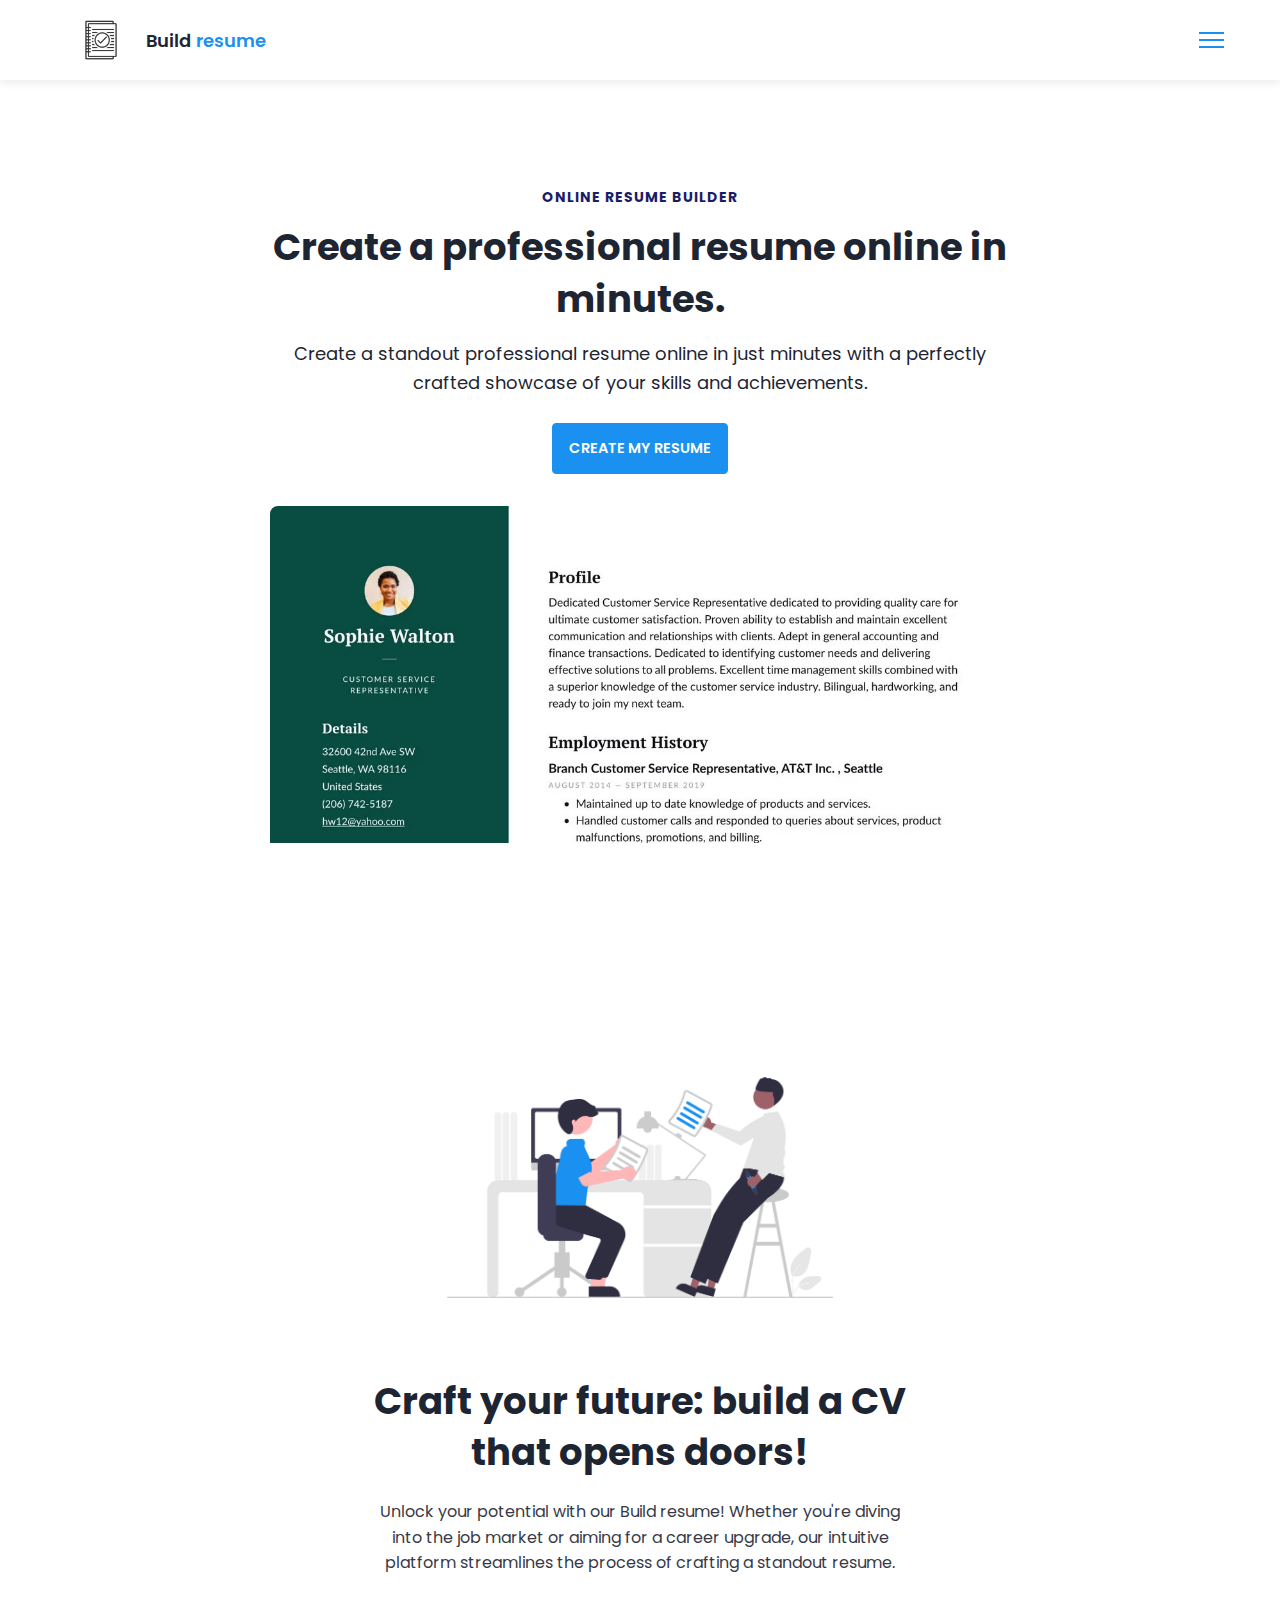
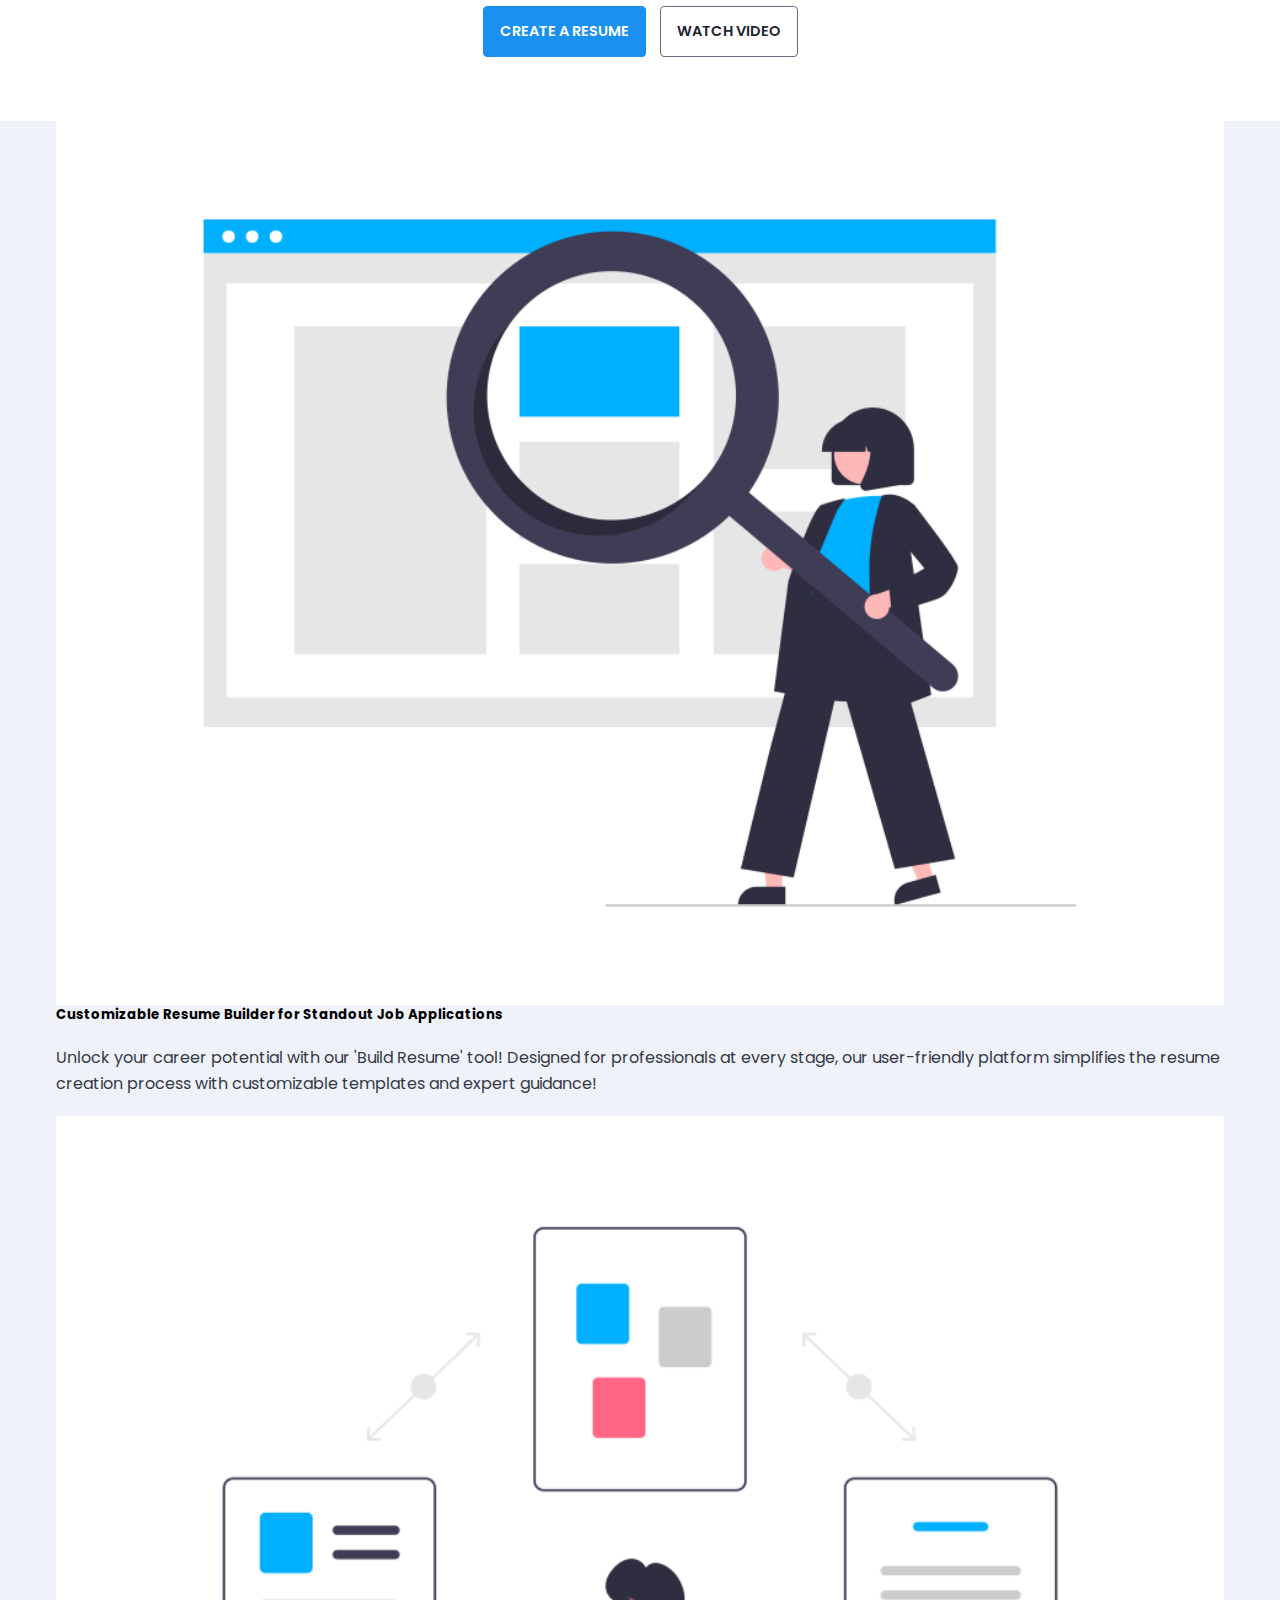
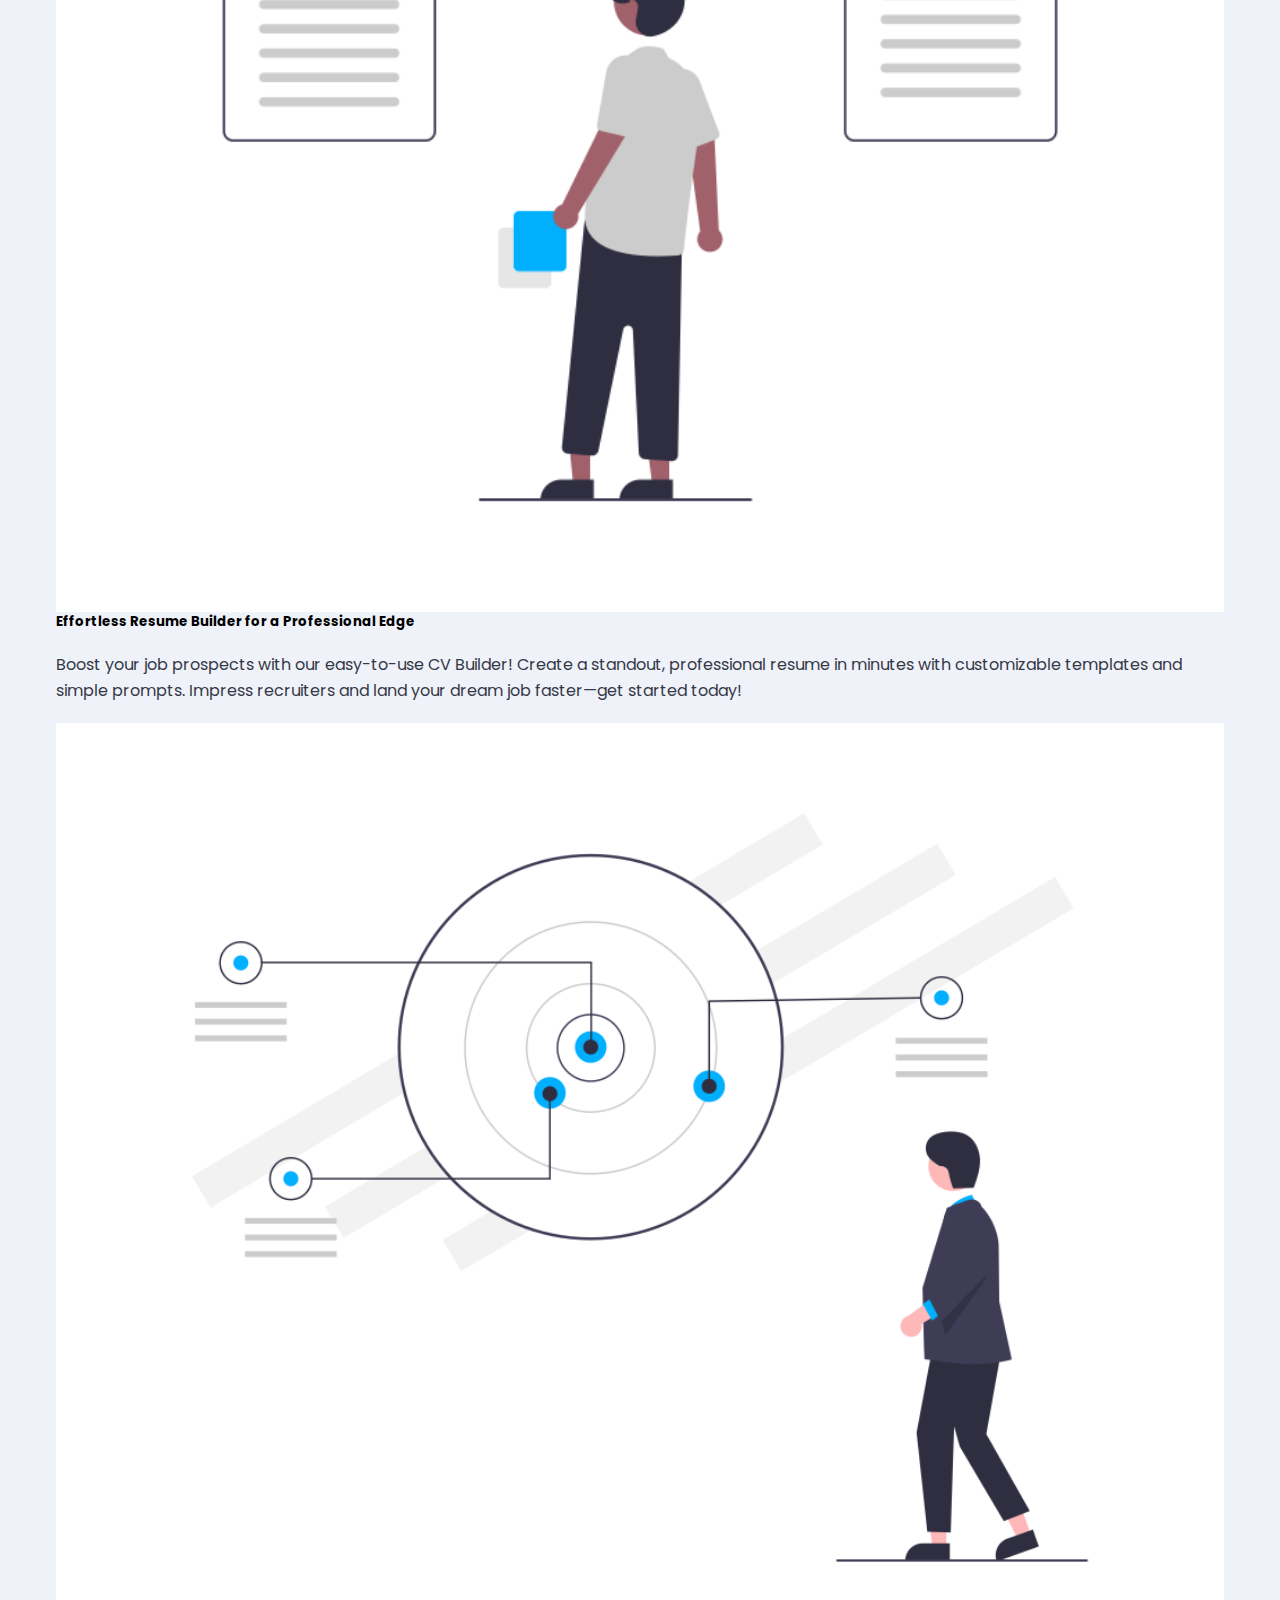
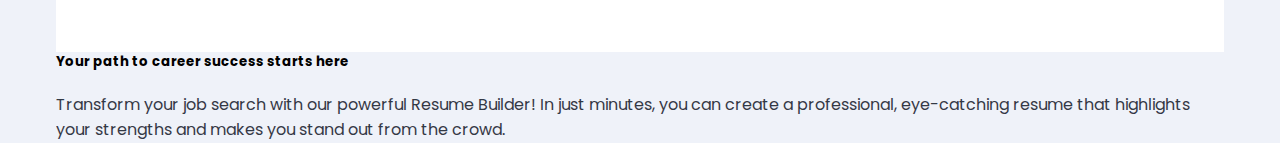
==== index.html @ 73c1d435 "front end" ====
<!DOCTYPE html>
<html lang="en">
<head>
    <meta charset="UTF-8">
    <meta name="viewport" content="width=device-width, initial-scale=1.0">
    <title>Home page</title>

    <!-- font -->
    <link rel="preconnect" href="https://fonts.googleapis.com">
    <link rel="preconnect" href="https://fonts.gstatic.com" crossorigin>
    <link href="https://fonts.googleapis.com/css2?family=Poppins:ital,wght@0,100;0,200;0,300;0,400;0,500;0,600;0,700;0,800;0,900;1,100;1,200;1,300;1,400;1,500;1,600;1,700;1,800;1,900&display=swap" rel="stylesheet">

    <!-- css -->
    <link rel="stylesheet" href="main.css">
</head>
<body>
    <nav class="navbar bg-white">
        <div class="container">
            <div class="navbar-content">
                <div class="brand-and-toggler">
                    <a href="index.html" class="navbar-brand">
                        <img src="images/logocv.png" alt="" class="navbar-brand-icon">
                        <span class="navbar-brand-text">Build <span>resume</span></span>
                    </a>
                    <button type="button" class="navbar-toggler-btn">
                        <div class="bars">
                            <div class="bar"></div>
                            <div class="bar"></div>
                            <div class="bar"></div>
                        </div>
                    </button>
                </div>
            </div>
        </div>
    </nav>

    <header class="header br-bright" id="header">
        <div class="container">
            <div class="header-content text-center">
                <br><br>
                <h6 class="text-uppercase text-blue-dark fs-14 fw-16 ls-1">Online resume builder</h6>
                <h1 class="lg-title">Create a professional resume online in minutes.</h1>
                <p class="text-dark fs-18">Create a standout professional resume online in just minutes with a perfectly crafted showcase of your skills and achievements.</p>
                <a href="resume.html" class="btn btn-primary text-uppercase">Create my resume</a>
                <img src="images/dublin-resume-templates.avif" alt="">
            </div>
        </div>
    </header>
    <br><br><br>

    <div class="section-one">
        <div class="container">
            <div class="section-one-content">
                <div class="section-one-l">
                    <img src="images/undraw_Working_re_ddwy.png">
                </div>
                <div class="section-one-r text-center">
                    <h2 class="lg-title">Craft your future: build a CV that opens doors!</h2>
                    <p class="text">Unlock your potential with our Build resume! Whether you're diving into the job market or aiming for a career upgrade, our intuitive platform streamlines the process of crafting a standout resume.</p>
                    <div class="btn-group">
                        <a href="resume.html" class="btn btn-primary text-uppercase">Create a resume</a>
                        <a href="#" class="btn btn-secondary text-uppercase">Watch video</a>
                    </div>
                </div>
            </div>
        </div>
    </div>

    <div class="section-two bg-bright">
        <div class="container">
            <div class="section-two-content">
                <div class="section-items">
                    <div class="section-item">
                        <div class="section-item-icon">
                            <img src="images/undraw_Web_search_re_efla.png" alt="">
                        </div>
                        <h5 class="section-item-title">Customizable Resume Builder for Standout Job Applications</h5>
                        <p class="text">Unlock your career potential with our 'Build Resume' tool! Designed for professionals at every stage, our user-friendly platform simplifies the resume creation process with customizable templates and expert guidance!</p>
                    </div>
                </div>
                <div class="section-item">
                    <div class="section-item-icon">
                        <img src="images/undraw_Process_re_gws7.png" alt="">
                    </div>
                    <h5 class="section-item-title">Effortless Resume Builder for a Professional Edge</h5>
                    <p class="text">Boost your job prospects with our easy-to-use CV Builder! Create a standout, professional resume in minutes with customizable templates and simple prompts. Impress recruiters and land your dream job faster—get started today!</p>
                </div>
                <div class="section-item">
                    <div class="section-item-icon">
                        <img src="images/undraw_Goals_re_lu76.png" alt="">
                    </div>
                    <h5 class="section-item-title">Your path to career success starts here</h5>
                    <p class="text">Transform your job search with our powerful Resume Builder! In just minutes, you can create a professional, eye-catching resume that highlights your strengths and makes you stand out from the crowd.</p>
                </div>
            </div>
            </div>
        </div>
    </div>
</body>
</html>
---- main.css ----
@import url('https://fonts.googleapis.com/css2?family=Poppins:ital,wght@0,100;0,200;0,300;0,400;0,500;0,600;0,700;0,800;0,900;1,100;1,200;1,300;1,400;1,500;1,600;1,700;1,800;1,900&display=swap');

*{
    font-family: 'Poppins', sans-serif;
    margin: 0;
    padding: 0;
    box-sizing: border-box;
}

:root{
    --clr-blue : #1A91F0;
    --clr-blue-mid : #1170CD;
    --clr-blue-dark : #1A1C6A;
    --clr-white : #FFF;
    --clr-bright : #EFF2F9;
    --clr-dark : #1E2532;
    --clr-black : #000;
    --clr-grey : #656E83;
    --clr-green : #084C41;
    --transition : all 300ms ease-in-out;
}

html{
    font-size: 10px;
}

body{
    font-size: 1.6rem;
    font-family: 'Poppins', sans-serif;
}

button{
    border: none;
    background-color: transparent;
    outline: none;
    cursor: pointer;
    font-family: inherit;
}

img{
    width: 100%;
    display: block;
}

a{
    text-decoration: none;
}

/* fonts */
.font-poppins{
    font-family: 'Poppins', sans-serif;
}

/* text colours*/
.text-blue{
    color: var(--clr-blue);
}

.text-blue-mid{
    color: var(--clr-blue-mid);
}

.text-blue-dark{
    color: var(--clr-blue-dark);
}

.text-bright{
    color: var(--clr-bright);
}

.text-dark{
    color: var(--clr-dark);
}

.text-grey{
    color: var(--clr-grey);
}

.text-white{
    color: var(--clr-white);
}

/* background */
.bg-blue{
    background-color: var(--clr-blue);
}

.bg-blue-mid{
    background-color: var(--clr-blue-mid);
}

.bg-blue-dark{
    background-color: var(--clr-blue-dark);
}

.bg-bright{
    background-color: var(--clr-bright);
}

.bg-dark{
    background-color: var(--clr-dark);
}

.bg-grey{
    background-color: var(--clr-grey);
}

.bg-white{
    background-color: var(--clr-white);
}

.bg-black{
    background-color: var(--clr-black);
}

/* text */
.text-center{
    text-align: center;
}

.text-left{
    text-align: left;
}

.text-right{
    text-align: right;
}

.text-uppercase{
    text-transform: uppercase;
}

.text-lowercase{
    text-transform: lowercase;
}

.text-capitalize{
    text-transform: capitalize;
}

.text{
    color: var(--clr-dark);
    opacity: 0.9;
    margin: 2rem 0;
    line-height: 1.6;
}

/* font weight */
.fw-2 {font-weight: 200;}
.fw-3 {font-weight: 300;}
.fw-4 {font-weight: 400;}
.fw-5 {font-weight: 500;}
.fw-6 {font-weight: 600;}
.fw-7 {font-weight: 700;}
.fw-8 {font-weight: 800;}

/* text size */
.fs-13 {font-size: 13px;}
.fs-14 {font-size: 14px;}
.fs-15 {font-size: 15px;}
.fs-16 {font-size: 16px;}
.fs-17 {font-size: 17px;}
.fs-18 {font-size: 18px;}
.fs-19 {font-size: 19px;}

.fs-20 {font-size: 20px;}
.fs-21 {font-size: 21px;}
.fs-22 {font-size: 22px;}
.fs-23 {font-size: 23px;}
.fs-24 {font-size: 24px;}
.fs-25 {font-size: 25px;}

/* letter spacing */
.ls-1{letter-spacing: 1px;}
.ls-2{letter-spacing: 2px;}

.container{
    max-width: 1200px;
    margin: 0 auto;
    padding: 0 1.6rem;
}

/* bars button */
.bars{
    display: flex;
    flex-direction: column;
    justify-content: space-between;
    height: 16.5px;
    width: 25px;
}

.bars .bar{
    width: 100%;
    height: 2px;
    background-color: var(--clr-blue);
    transition: var(--transition);
}

.bars:hover .bar{
    background-color: var(--clr-black);
}

/* buttons */
.btn{
    font-size: 14.5px;
    font-weight: 600;
    padding: 1.4rem 1.6rem;
    border-radius: 4px;
    display: inline-block;
}

.btn-primary{
    background-color: var(--clr-blue);
    color: var(--clr-white);
    border: 1px solid var(--clr-blue);
    transition: var(--transition);
}

.btn-primary:hover{
    background-color: transparent;
    color: var(--clr-dark);
    border-color: var(--clr-grey);
}

.btn-secondary{
    background-color: transparent;
    color: var(--clr-dark);
    border: 1px solid var(--clr-grey);
    transition: var(--transition);
}

.btn-secondary:hover{
    background-color: var(--clr-blue);
    color: var(--clr-white);
    border-color: var(--clr-blue);
}

.btn-group button:first-child, .btn-group a:first-child{
    margin-right: 1rem !important;
}

/* navbar */
.navbar{
    height: 80px;
    display: flex;
    align-items: center;
    box-shadow: rgba(0, 0, 0, 0.08) 0px 3px 8px;
}

.navbar .container{
    width: 100%;
}

.navbar-brand{
    display: flex;
    align-items: center;
    justify-content: flex-start;
    font-size: 1.8rem;
}

.navbar-brand-text{
    color: var(--clr-dark);
    font-weight: 600;
}

.navbar-brand-text span{
    color: var(--clr-blue);
}

.navbar-brand-icon{
    width: 90px;
    opacity: 0.8;
}

.brand-and-toggler{
    display: flex;
    align-items: center;
    justify-content: space-between;
}

.header{
    min-height: calc(100vh - 80px);
    display: flex;
    flex-direction: column;
    align-items: center;
    justify-content: center;
}

.header-content{
    max-width: 740px;
    margin-right: auto;
    margin-left: auto;
}

.header-content img{
    max-width: 760px;
    border-top-right-radius: 8px;
    border-top-left-radius: 8px;
    margin-top: 3.2rem;
}

.lg-title{
    margin: 1.4rem 0;
    font-size: 37px;
    line-height: 1.4;
    color: var(--clr-dark);
}

.header-content p{
    margin-bottom: 2.6rem;
    line-height: 1.6;
}

/* section one */
.section-one{
    padding: 64px 0;
    min-height: 80vh;
    display: flex;
    align-items: center;
}

.section-one-l img{
    max-width: 500px;
    margin-right: auto;
    margin-left: auto;
}

.section-one-r{
    margin-top: 4rem;
}

.section-one .btn-group{
    margin-top: 2rem;
}

.section-one-r{
    max-width: 545px;
    margin-right: auto;
    margin-left: auto;
}

.section-one-r .btn-group{
    margin-top: 3rem;
}
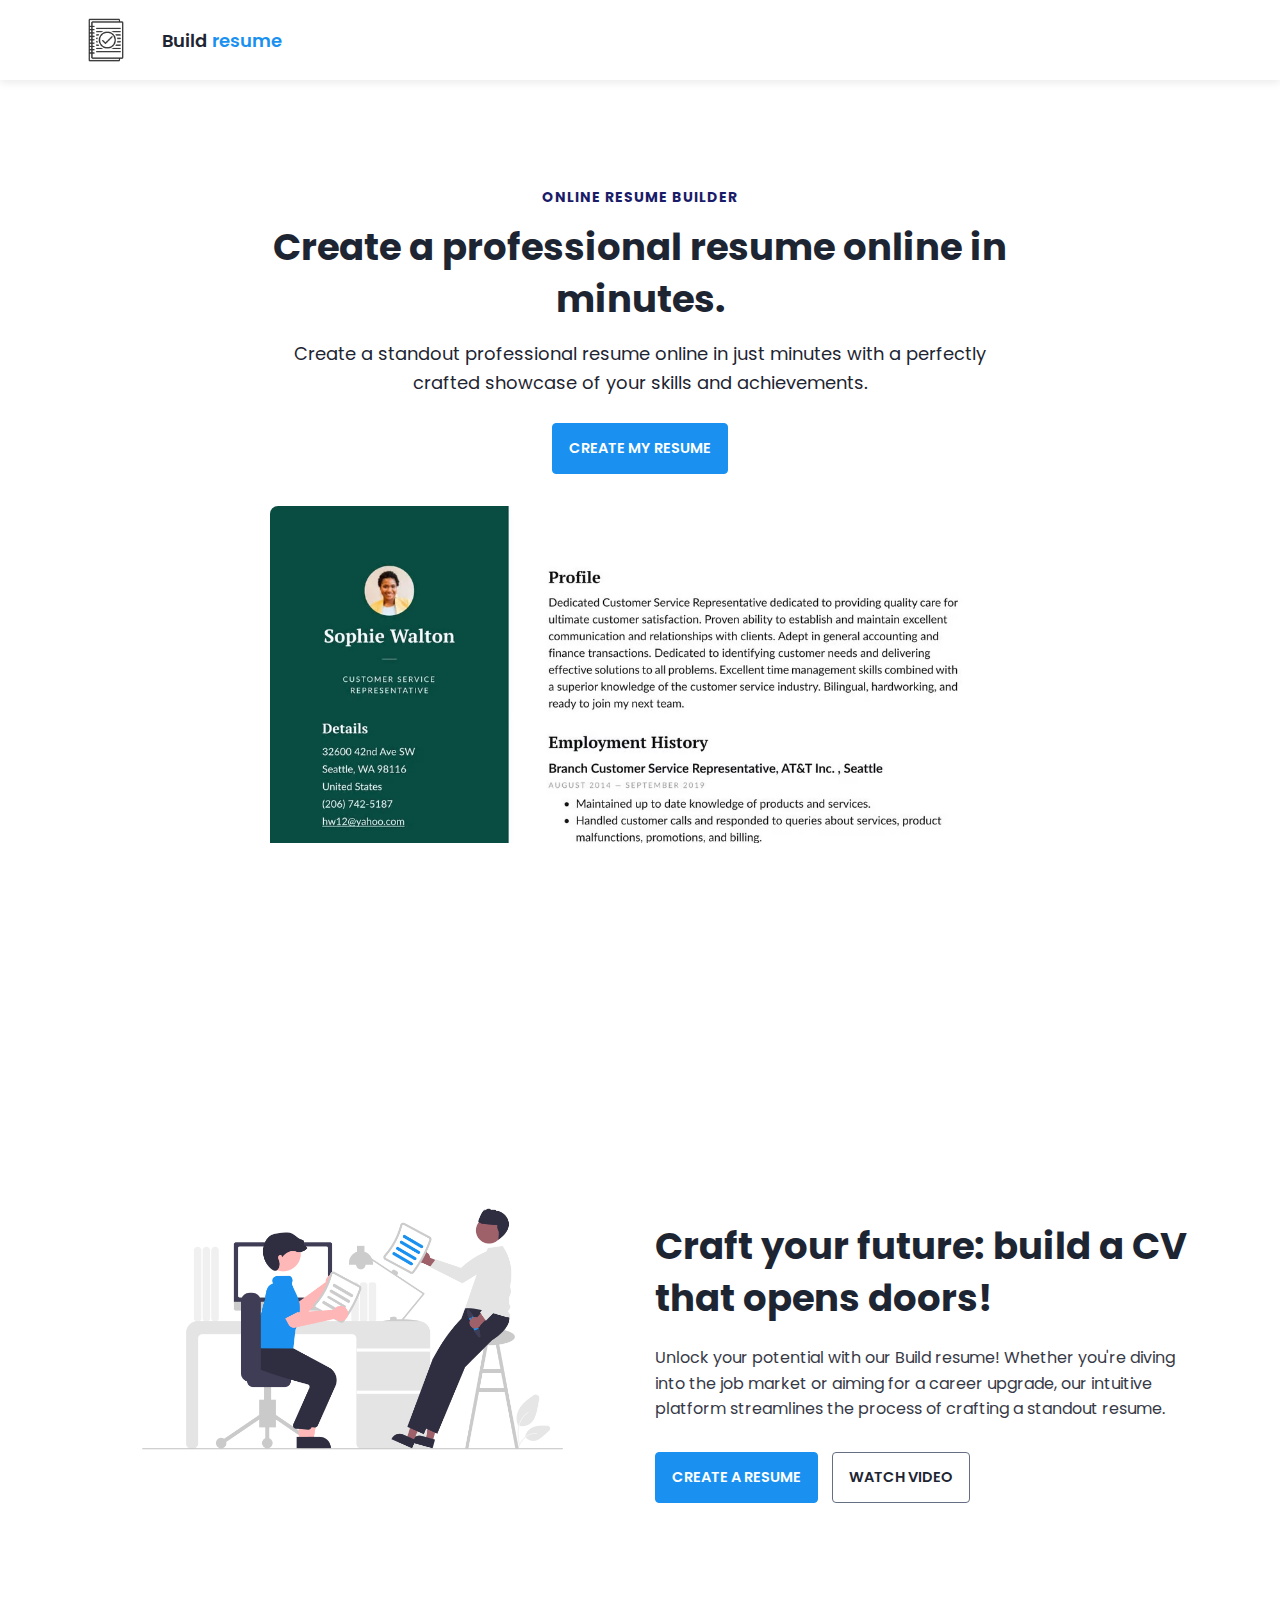
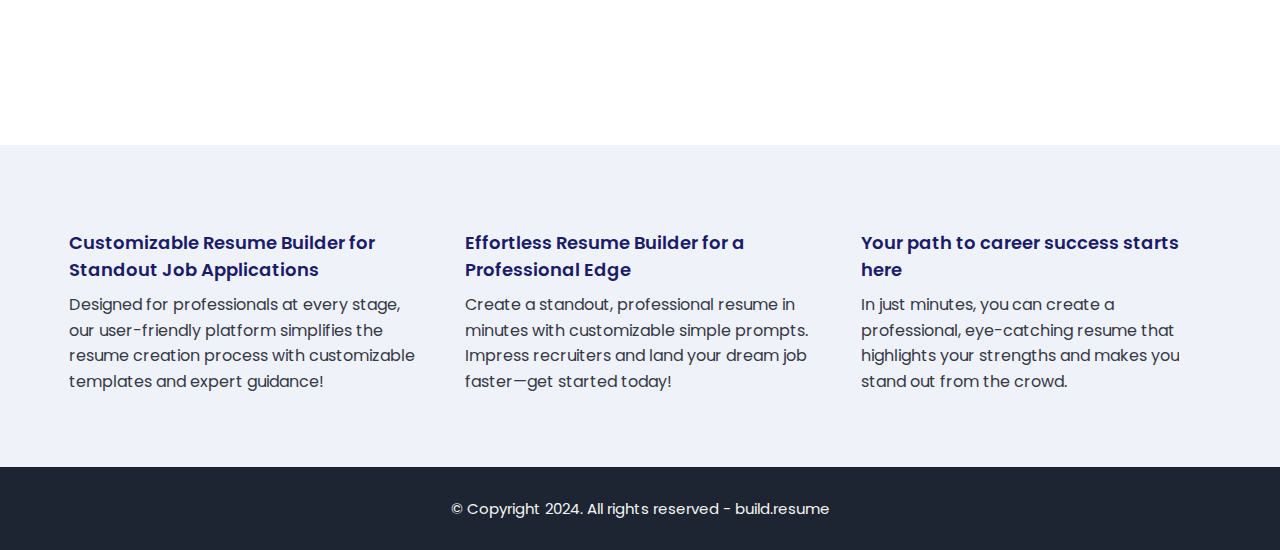
==== commit 2e83c715: "Lorem ipsum dolor sit amet" ====
--- a/index.html
+++ b/index.html
@@ -22,13 +22,6 @@
                         <img src="images/logocv.png" alt="" class="navbar-brand-icon">
                         <span class="navbar-brand-text">Build <span>resume</span></span>
                     </a>
-                    <button type="button" class="navbar-toggler-btn">
-                        <div class="bars">
-                            <div class="bar"></div>
-                            <div class="bar"></div>
-                            <div class="bar"></div>
-                        </div>
-                    </button>
                 </div>
             </div>
         </div>
@@ -65,36 +58,46 @@
             </div>
         </div>
     </div>
+    <br><br>
 
     <div class="section-two bg-bright">
         <div class="container">
             <div class="section-two-content">
                 <div class="section-items">
+
                     <div class="section-item">
                         <div class="section-item-icon">
-                            <img src="images/undraw_Web_search_re_efla.png" alt="">
+                            <img src="images/undraw_Web_search_re_efla-removebg-preview.png" alt="">
                         </div>
                         <h5 class="section-item-title">Customizable Resume Builder for Standout Job Applications</h5>
-                        <p class="text">Unlock your career potential with our 'Build Resume' tool! Designed for professionals at every stage, our user-friendly platform simplifies the resume creation process with customizable templates and expert guidance!</p>
+                        <p class="text">Designed for professionals at every stage, our user-friendly platform simplifies the resume creation process with customizable templates and expert guidance!</p>
                     </div>
-                </div>
-                <div class="section-item">
-                    <div class="section-item-icon">
-                        <img src="images/undraw_Process_re_gws7.png" alt="">
+                    <div class="section-item">
+                        <div class="section-item-icon">
+                            <img src="images/undraw_read_notes_gqmq-removebg-preview.png" alt="">
+                        </div>
+                        <h5 class="section-item-title">Effortless Resume Builder for a Professional Edge</h5>
+                        <p class="text">Create a standout, professional resume in minutes with customizable simple prompts. Impress recruiters and land your dream job faster—get started today!</p>
                     </div>
-                    <h5 class="section-item-title">Effortless Resume Builder for a Professional Edge</h5>
-                    <p class="text">Boost your job prospects with our easy-to-use CV Builder! Create a standout, professional resume in minutes with customizable templates and simple prompts. Impress recruiters and land your dream job faster—get started today!</p>
-                </div>
-                <div class="section-item">
-                    <div class="section-item-icon">
-                        <img src="images/undraw_Goals_re_lu76.png" alt="">
+                    <div class="section-item">
+                        <div class="section-item-icon">
+                            <img src="images/undraw_Goals_re_lu76-removebg-preview.png" alt="">
+                        </div>
+                        <h5 class="section-item-title">Your path to career success starts here</h5>
+                        <p class="text">In just minutes, you can create a professional, eye-catching resume that highlights your strengths and makes you stand out from the crowd.</p>
                     </div>
-                    <h5 class="section-item-title">Your path to career success starts here</h5>
-                    <p class="text">Transform your job search with our powerful Resume Builder! In just minutes, you can create a professional, eye-catching resume that highlights your strengths and makes you stand out from the crowd.</p>
                 </div>
             </div>
             </div>
         </div>
     </div>
+
+    <footer class="footer bg-dark">
+        <div class="container">
+            <div class="footer-container text-center">
+                <p class="fs-15" style="color: whitesmoke;">&copy; Copyright 2024. All rights reserved - <span>build.resume</span></p>
+            </div>
+        </div>
+    </footer>
 </body>
 </html>--- a/main.css
+++ b/main.css
@@ -1,23 +1,24 @@
-@import url('https://fonts.googleapis.com/css2?family=Poppins:ital,wght@0,100;0,200;0,300;0,400;0,500;0,600;0,700;0,800;0,900;1,100;1,200;1,300;1,400;1,500;1,600;1,700;1,800;1,900&display=swap');
+@import url('https://fonts.googleapis.com/css2?family=Manrope:wght@200;300;400;500;600;700;800&family=Poppins:ital,wght@0,100;0,200;0,300;0,400;0,500;0,600;0,700;0,800;0,900;1,100;1,200;1,300;1,400;1,500;1,600;1,700;1,800;1,900&display=swap');
+
+:root{
+    --clr-blue: #1A91F0;
+    --clr-blue-mid: #1170CD;
+    --clr-blue-dark: #1A1C6A;
+    --clr-white: #fff;
+    --clr-bright: #EFF2F9;
+    --clr-dark: #1e2532;
+    --clr-black: #000;
+    --clr-grey: #656e83;
+    --clr-green: #084C41;
+    --font-poppins: 'Poppins', sans-serif;
+    --font-manrope: 'Manrope', sans-serif;;
+    --transition: all 300ms ease-in-out;
+}
 
 *{
-    font-family: 'Poppins', sans-serif;
+    padding: 0;
     margin: 0;
-    padding: 0;
     box-sizing: border-box;
-}
-
-:root{
-    --clr-blue : #1A91F0;
-    --clr-blue-mid : #1170CD;
-    --clr-blue-dark : #1A1C6A;
-    --clr-white : #FFF;
-    --clr-bright : #EFF2F9;
-    --clr-dark : #1E2532;
-    --clr-black : #000;
-    --clr-grey : #656E83;
-    --clr-green : #084C41;
-    --transition : all 300ms ease-in-out;
 }
 
 html{
@@ -26,13 +27,13 @@
 
 body{
     font-size: 1.6rem;
-    font-family: 'Poppins', sans-serif;
+    font-family: var(--font-poppins);
 }
 
 button{
     border: none;
     background-color: transparent;
-    outline: none;
+    outline: 0;
     cursor: pointer;
     font-family: inherit;
 }
@@ -47,97 +48,36 @@
 }
 
 /* fonts */
-.font-poppins{
-    font-family: 'Poppins', sans-serif;
-}
-
-/* text colours*/
-.text-blue{
-    color: var(--clr-blue);
-}
-
-.text-blue-mid{
-    color: var(--clr-blue-mid);
-}
-
-.text-blue-dark{
-    color: var(--clr-blue-dark);
-}
-
-.text-bright{
-    color: var(--clr-bright);
-}
-
-.text-dark{
-    color: var(--clr-dark);
-}
-
-.text-grey{
-    color: var(--clr-grey);
-}
-
-.text-white{
-    color: var(--clr-white);
-}
-
-/* background */
-.bg-blue{
-    background-color: var(--clr-blue);
-}
-
-.bg-blue-mid{
-    background-color: var(--clr-blue-mid);
-}
-
-.bg-blue-dark{
-    background-color: var(--clr-blue-dark);
-}
-
-.bg-bright{
-    background-color: var(--clr-bright);
-}
-
-.bg-dark{
-    background-color: var(--clr-dark);
-}
-
-.bg-grey{
-    background-color: var(--clr-grey);
-}
-
-.bg-white{
-    background-color: var(--clr-white);
-}
-
-.bg-black{
-    background-color: var(--clr-black);
-}
-
-/* text */
-.text-center{
-    text-align: center;
-}
-
-.text-left{
-    text-align: left;
-}
-
-.text-right{
-    text-align: right;
-}
-
-.text-uppercase{
-    text-transform: uppercase;
-}
-
-.text-lowercase{
-    text-transform: lowercase;
-}
-
-.text-capitalize{
-    text-transform: capitalize;
-}
-
+.font-poppins{font-family: var(--font-poppins);}
+.font-manrope{font-family: var(--font-manrope);}
+
+/* text colors */
+.text-blue{color: var(--clr-blue);}
+.text-blue-mid{color: var(--clr-blue-mid);}
+.text-blue-dark{color: var(--clr-blue-dark);}
+.text-bright{color: var(--clr-bright);}
+.text-dark{color: var(--clr-dark);}
+.text-grey{color: var(--clr-grey);}
+.text-white{color: var(--clr-white);}
+
+/* backgrounds */
+.bg-blue{background-color: var(--clr-blue);}
+.bg-blue-mid{background-color: var(--clr-blue-mid);}
+.bg-blue-dark{background-color: var(--clr-blue-dark);}
+.bg-bright{background-color: var(--clr-bright);}
+.bg-dark{background-color: var(--clr-dark);}
+.bg-grey{background-color: var(--clr-grey);}
+.bg-white{background-color: var(--clr-white);}
+.bg-black{background-color: var(--clr-black);}
+.bg-green{background-color: var(--clr-green);}
+.bg-pesat{background-color: #002e63;}
+
+.text-center{ text-align: center;}
+.text-left{text-align: left;}
+.text-right{text-align: right;}
+.text-uppercase{text-transform: uppercase;}
+.text-lowercase{text-transform: lowercase;}
+.text-capitalize{text-transform: capitalize;}
 .text{
     color: var(--clr-dark);
     opacity: 0.9;
@@ -145,32 +85,28 @@
     line-height: 1.6;
 }
 
-/* font weight */
-.fw-2 {font-weight: 200;}
-.fw-3 {font-weight: 300;}
-.fw-4 {font-weight: 400;}
-.fw-5 {font-weight: 500;}
-.fw-6 {font-weight: 600;}
-.fw-7 {font-weight: 700;}
-.fw-8 {font-weight: 800;}
-
-/* text size */
-.fs-13 {font-size: 13px;}
-.fs-14 {font-size: 14px;}
-.fs-15 {font-size: 15px;}
-.fs-16 {font-size: 16px;}
-.fs-17 {font-size: 17px;}
-.fs-18 {font-size: 18px;}
-.fs-19 {font-size: 19px;}
-
-.fs-20 {font-size: 20px;}
-.fs-21 {font-size: 21px;}
-.fs-22 {font-size: 22px;}
-.fs-23 {font-size: 23px;}
-.fs-24 {font-size: 24px;}
-.fs-25 {font-size: 25px;}
-
-/* letter spacing */
+.fw-2{font-weight: 200;}
+.fw-3{font-weight: 300;}
+.fw-4{font-weight: 400;}
+.fw-5{font-weight: 500;}
+.fw-6{font-weight: 600;}
+.fw-7{font-weight: 700;}
+.fw-8{font-weight: 800;}
+
+.fs-13{font-size: 13px;}
+.fs-14{font-size: 14px;}
+.fs-15{font-size: 15px;}
+.fs-16{font-size: 16px;}
+.fs-17{font-size: 17px;}
+.fs-18{font-size: 18px;}
+.fs-19{font-size: 19px;}
+.fs-20{font-size: 20px;}
+.fs-21{font-size: 21px;}
+.fs-22{font-size: 22px;}
+.fs-23{font-size: 23px;}
+.fs-24{font-size: 24px;}
+.fs-25{font-size: 25px;}
+
 .ls-1{letter-spacing: 1px;}
 .ls-2{letter-spacing: 2px;}
 
@@ -188,7 +124,6 @@
     height: 16.5px;
     width: 25px;
 }
-
 .bars .bar{
     width: 100%;
     height: 2px;
@@ -197,7 +132,7 @@
 }
 
 .bars:hover .bar{
-    background-color: var(--clr-black);
+    background-color: var(--clr-dark);
 }
 
 /* buttons */
@@ -236,10 +171,10 @@
 }
 
 .btn-group button:first-child, .btn-group a:first-child{
-    margin-right: 1rem !important;
-}
-
-/* navbar */
+    margin-right: 1rem!important;
+}
+
+/* navbar part */
 .navbar{
     height: 80px;
     display: flex;
@@ -257,27 +192,23 @@
     justify-content: flex-start;
     font-size: 1.8rem;
 }
-
 .navbar-brand-text{
     color: var(--clr-dark);
     font-weight: 600;
 }
-
 .navbar-brand-text span{
     color: var(--clr-blue);
 }
-
 .navbar-brand-icon{
-    width: 90px;
+    width: 100px;
+    margin-right: 6px;
     opacity: 0.8;
 }
-
 .brand-and-toggler{
     display: flex;
     align-items: center;
     justify-content: space-between;
 }
-
 .header{
     min-height: calc(100vh - 80px);
     display: flex;
@@ -285,31 +216,28 @@
     align-items: center;
     justify-content: center;
 }
-
 .header-content{
     max-width: 740px;
     margin-right: auto;
     margin-left: auto;
 }
-
 .header-content img{
     max-width: 760px;
     border-top-right-radius: 8px;
     border-top-left-radius: 8px;
     margin-top: 3.2rem;
 }
-
 .lg-title{
     margin: 1.4rem 0;
     font-size: 37px;
     line-height: 1.4;
     color: var(--clr-dark);
 }
-
 .header-content p{
     margin-bottom: 2.6rem;
     line-height: 1.6;
 }
+
 
 /* section one */
 .section-one{
@@ -318,13 +246,11 @@
     display: flex;
     align-items: center;
 }
-
 .section-one-l img{
-    max-width: 500px;
+    max-width: 545px;
     margin-right: auto;
     margin-left: auto;
 }
-
 .section-one-r{
     margin-top: 4rem;
 }
@@ -332,13 +258,408 @@
 .section-one .btn-group{
     margin-top: 2rem;
 }
-
 .section-one-r{
     max-width: 545px;
     margin-right: auto;
     margin-left: auto;
 }
-
 .section-one-r .btn-group{
     margin-top: 3rem;
+}
+
+/* section two */
+.section-two{
+    padding: 64px 0;
+}
+.section-two .section-items{
+    display: grid;
+    gap: 2rem;
+}
+
+.section-two .section-item{
+    max-width: 350px;
+    text-align: center;
+    margin-right: auto;
+    margin-left: auto;
+}
+.section-two .section-item-icon{
+    margin: 1rem 0;
+}
+.section-two .section-item-icon img{
+    width: 80px;
+    margin-right: auto;
+    margin-left: auto;
+}
+.section-two .section-item-title{
+    color: var(--clr-blue-dark);
+    font-size: 1.8rem;
+    font-weight: 600;
+}
+.section-two .text{
+    margin: 0.9rem 0;
+}
+
+/* footer */
+.footer{
+    padding: 3rem 0;
+}
+.footer-content p{
+    color: var(--clr-grey);
+}
+.footer-content p span{
+    color: var(--clr-white);
+}
+
+/* media queries */
+@media screen and (min-width: 768px){
+    .section-two .section-items{
+        grid-template-columns: repeat(2, 1fr);
+    }
+}
+
+@media screen and (min-width: 992px){
+    .section-one-content{
+        display: grid;
+        grid-template-columns: repeat(2, 1fr);
+        column-gap: 3rem;
+    }
+    .section-one-r{
+        text-align: left;
+    }
+    .section-two .section-items{
+        grid-template-columns: repeat(3, 1fr);
+    }
+    .section-two .section-item{
+        text-align: left;
+    }
+    .section-two .section-item-icon img{
+        margin-left: 0;
+    }
+}
+
+
+
+/* resume page */
+#about-sc{
+    padding: 64px 0;
+}
+
+.cv-form-row-title{
+    background-color: var(--clr-dark);
+    padding: 0.8rem 1.6rem;
+    margin-bottom: 2rem;
+}
+
+.cv-form-row-title h3{
+    color: var(--clr-white);
+    font-weight: 500;
+    text-transform: uppercase;
+    letter-spacing: 1.5px;
+    font-size: 1.7rem;
+}
+.cv-form-blk{
+    margin: 3rem 0;
+}
+.cv-form-row{
+    padding: 3rem 2rem 0 2rem;
+    border: 1px solid rgba(0, 0, 0, 0.08);
+    margin-bottom: 1rem;
+    position: relative;
+}
+textarea{
+    resize: none;
+}
+.form-elem{
+    margin-bottom: 3rem;
+    position: relative;
+}
+.form-label{
+    display: block;
+    font-weight: 600;
+    font-size: 14px;
+    color: var(--clr-dark);
+    margin-bottom: 0.5rem;
+}
+.form-control{
+    border-radius: none;
+    border: 1px solid rgba(0, 0, 0, 0.1);
+    font-size: 14px;
+    padding: 0.8rem 1.6rem;
+    font-family: inherit;
+    width: 100%;
+    outline: 0;
+    transition: var(--transition);
+}
+
+.form-control:focus{
+    border-color: rgba(0, 0, 0, 0.3);
+}
+.form-text{
+    color: #ca0b00;
+    font-size: 12px;
+    position: absolute;
+    letter-spacing: 0.5px;
+    top: calc(100% + 2px);
+    left: 0;
+    width: 100%;
+}
+.cols-3, .cols-2{
+    display: grid;
+}
+.repeater-add-btn{
+    width: 25px;
+    height: 25px;
+    background-color: var(--clr-blue-mid);
+    font-size: 1.6rem;
+    color: var(--clr-white);
+    margin: 1rem 0;
+}
+.repeater-remove-btn{
+    position: absolute;
+    top: 10px;
+    right: 10px;
+    z-index: 999;
+    width: 25px;
+    height: 25px;
+    border-radius: 50%;
+    background-color: #ca0b00;
+    color: var(--clr-white);
+    font-size: 1.6rem;
+}
+
+.preview-cnt{
+    border-radius: 5px;
+    display: grid;
+    grid-template-columns: 32% auto;
+    box-shadow: rgba(149, 157, 165, 0.2) 0px 8px 24px;
+    overflow: hidden;
+}
+
+.preview-cnt-l{
+    padding: 3rem 4rem 2rem 3rem;
+}
+.preview-cnt-r{
+    padding: 3rem 3rem 3rem 4rem;
+    margin-left: 1em;
+}
+.preview-cnt-l .preview-blk:nth-child(1){
+    text-align: center;
+}
+.preview-image{
+    width: 120px;
+    height: 120px;
+    border-radius: 50%;
+    overflow: hidden;
+    margin-right: auto;
+    margin-left: auto;
+}
+.preview-image img{
+    width: 100%;
+    height: 100%;
+    object-fit: cover;
+}
+.preview-item-name{
+    font-size: 2.4rem;
+    font-weight: 600;
+    margin: 1.8rem 0;
+    position: relative;
+}
+.preview-item-name::after{
+    position: absolute;
+    content: "";
+    bottom: -10px;
+    width: 50px;
+    height: 1.5px;
+    background-color: rgba(255, 255, 255, 0.5);
+    left: 50%;
+    transform: translateX(-50%);
+}
+.preview-blk{
+    padding: 1rem 0;
+    margin-bottom: 1rem;
+}
+.preview-blk-title h3{
+    text-transform: uppercase;
+    letter-spacing: 0.5px;
+    border-bottom: 0.5px solid rgba(0, 0, 0, 0.08);
+    padding-bottom: 0.5rem;
+}
+.preview-blk-title{
+    margin-bottom: 1rem;
+}
+.preview-blk-list .preview-item{
+    font-size: 1.5rem;
+    margin-bottom: 0.2rem;
+    opacity: 0.95;
+}
+.preview-cnt-r .preview-blk-title{
+    color: var(--clr-dark);
+}
+.preview-cnt-r .preview-blk-list .preview-item{
+    margin-top: 1.8rem;
+}
+
+.achievements-items.preview-blk-list .preview-item span:first-child,
+.educations-items.preview-blk-list .preview-item span:first-child,
+.experiences-items.preview-blk-list .preview-item span:first-child{
+    display: block;
+    font-weight: 600;
+    margin-bottom: 1em;
+    /* background-color: rgba(0, 0, 0, 0.03); */
+}
+
+.educations-items.preview-blk-list .preview-item span:nth-child(2),
+.experiences-items.preview-blk-list .preview-item span:nth-child(2){
+    font-weight: 600;
+    margin-right: 1rem;
+    display: block;
+    /* margin-top: 1em; */
+    margin-bottom: 0.5em;
+}
+
+.educations-items.preview-blk-list .preview-item span:nth-child(3),
+.experiences-items.preview-blk-list .preview-item span:nth-child(3){
+    font-style: italic;
+    margin-right: 1rem;
+}
+
+.educations-items.preview-blk-list .preview-item span:nth-child(4),
+.educations-items.preview-blk-list .preview-item span:nth-child(5),
+.experiences-items.preview-blk-list .preview-item span:nth-child(4),
+.experiences-items.preview-blk-list .preview-item span:nth-child(5){
+    margin-right: 0.5em;
+    background-color: #002e63;
+    color: var(--clr-white);
+    padding: 0 1rem;
+    border-radius: 0.6rem;
+}
+
+.educations-items.preview-blk-list .preview-item span:nth-child(6),
+.experiences-items.preview-blk-list .preview-item span:nth-child(6){
+    font-size: 13.5px;
+    display: block;
+    opacity: 0.8;
+    margin-top: 1rem;
+}
+.projects-items.preview-blk-list .preview-item span{
+    display: block;
+}
+
+.projects-items.preview-blk-list .preview-item span:first-child {
+    display: block;
+    font-weight: 600;
+    margin-bottom: 1rem;
+    font-size: 1em;
+}
+
+.projects-items.preview-blk-list .preview-item span:nth-child(2) {
+    /* font-weight: 600; */
+    margin-right: 1rem;
+}
+
+.projects-items.preview-blk-list .preview-item span:nth-child(3) {
+    /* font-style: italic; */
+    margin-right: 1rem;
+}
+
+.projects-items.preview-blk-list .preview-item span:nth-child(4),
+.projects-items.preview-blk-list .preview-item span:nth-child(5) {
+    margin-right: 1rem;
+    background-color: #002e63;
+    color: var(--clr-white);
+    padding: 0 1rem;
+    border-radius: 0.6rem;
+}
+
+.projects-items.preview-blk-list .preview-item span:nth-child(6) {
+    font-size: 13.5px;
+    display: block;
+    opacity: 0.8;
+    margin-top: 1rem;
+}
+
+.dropdown-container {
+    display: flex;
+    flex-direction: column;
+    align-items: flex-start;
+    margin-bottom: 1em;
+    margin-left: 6em;
+    margin-top: -4em;
+}
+
+.dropdown-label {
+    font-size: 1em;
+    margin-bottom: 0.5em;
+    color: #333;
+}
+
+.dropdown-select {
+    width: 150px;
+    padding: 0.5em 2.5em 0.5em 1em;
+    font-size: 1em;
+    border: 1px solid #ccc;
+    border-radius: 5px;
+    background-color: #fff;
+    color: #333;
+    outline: none;
+    transition: all 0.3s ease;
+    cursor: pointer;
+    appearance: none;
+    background-image: url('data:image/svg+xml;charset=UTF-8,<svg xmlns="http://www.w3.org/2000/svg" viewBox="0 0 24 24" fill="none" stroke="%23333" stroke-width="2" stroke-linecap="round" stroke-linejoin="round" class="feather feather-chevron-down"><polyline points="6 9 12 15 18 9"></polyline></svg>');
+    background-repeat: no-repeat;
+    background-position: right 1em center;
+    background-size: 1em;
+}
+
+.dropdown-select:hover,
+.dropdown-select:focus {
+    border-color: #007bff;
+    box-shadow: 0 0 5px rgba(0, 123, 255, 0.5);
+}
+
+
+@media screen and (min-width: 768px){
+    .cols-3{
+        grid-template-columns: repeat(3, 1fr);
+        column-gap: 2rem;
+    }
+    .cols-2{
+        grid-template-columns: repeat(2, 1fr);
+        column-gap: 2rem;
+    }
+}
+
+@media screen and (min-width: 992px){
+    .cv-form-row{
+        padding: 3rem 3rem 0rem 3rem;
+    }
+    .cols-3{
+        grid-template-columns: repeat(3, 1fr);
+    }
+}
+
+.print-btn-sc{
+    margin: 2rem 0 6rem 0;
+}
+
+@media print{
+    body *{
+        visibility: hidden;
+    }
+
+    .non_print_area{
+        display: none;
+    }
+
+    .print_area, .print_area *{
+        visibility: visible;
+    }
+
+    .print_area{
+        width: 100%;
+        position: absolute;
+        left: 0;
+        top: 0;
+        overflow: hidden;
+    }
 }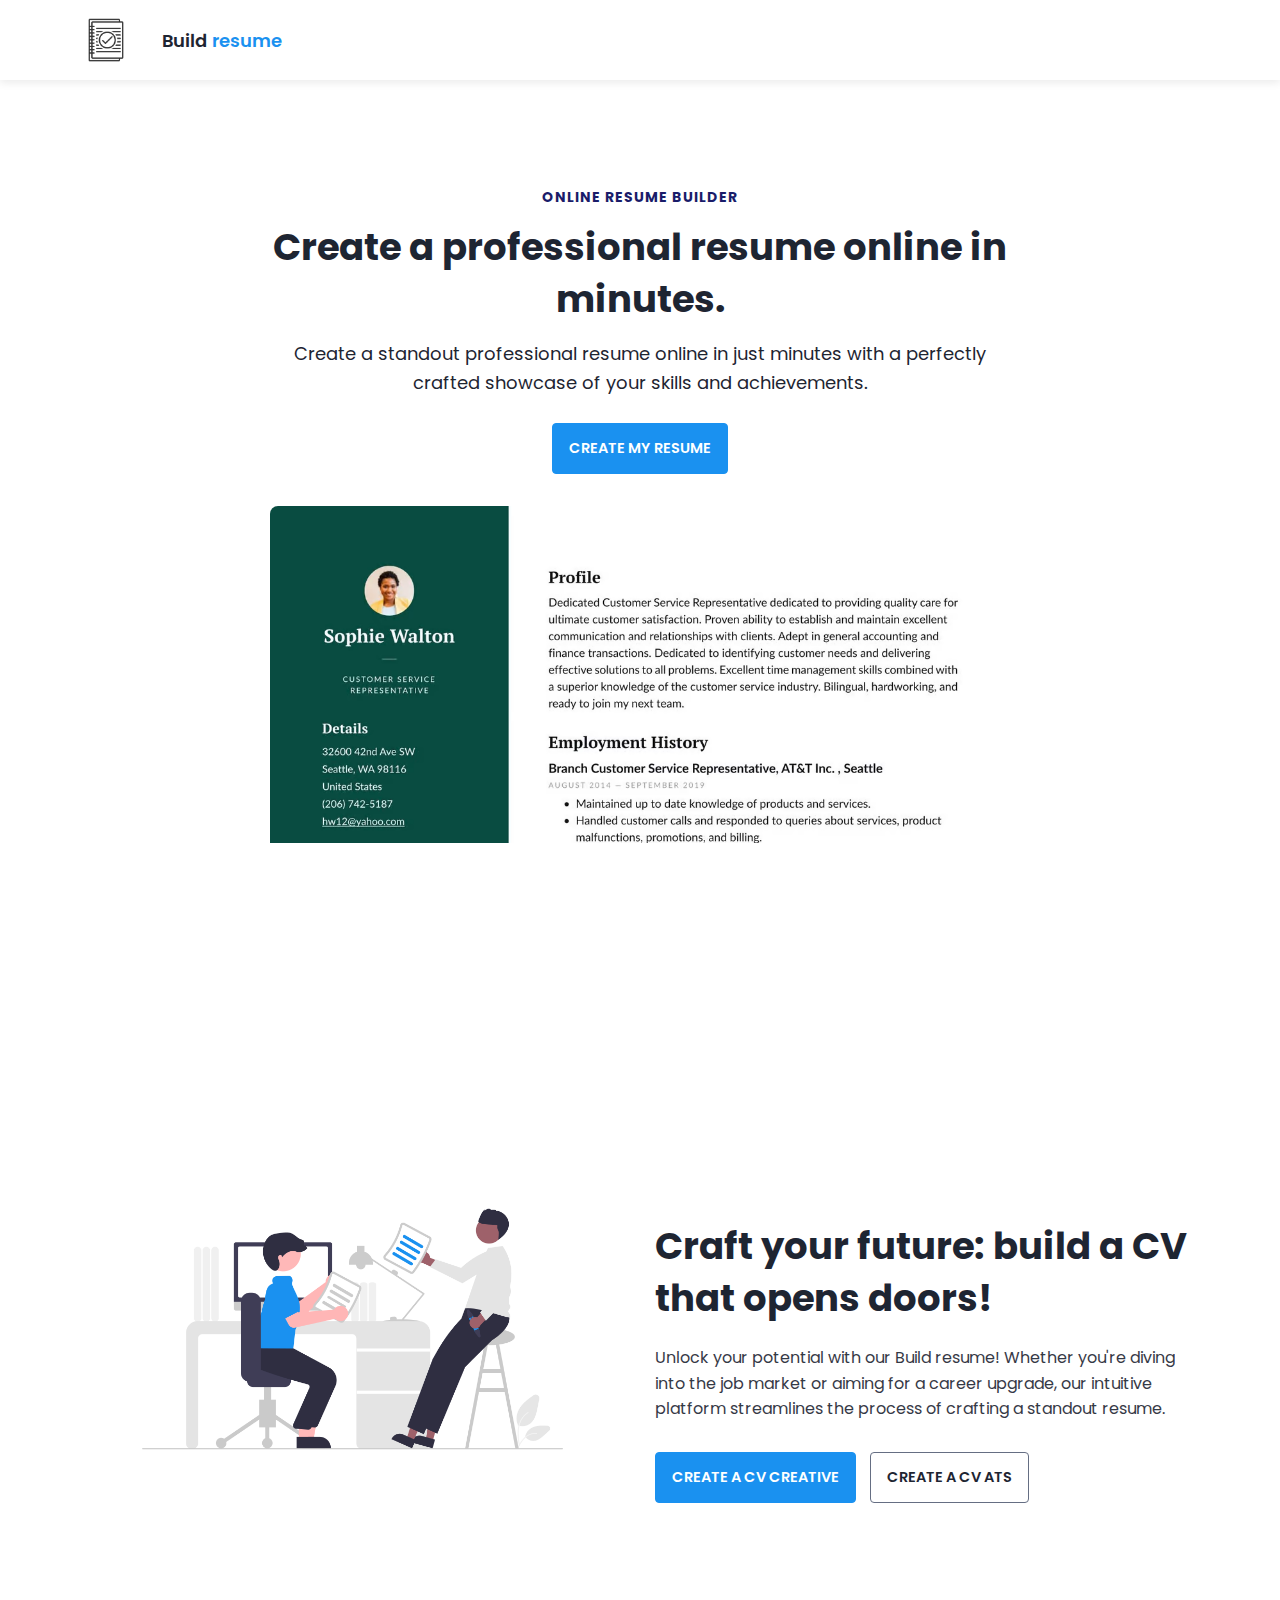
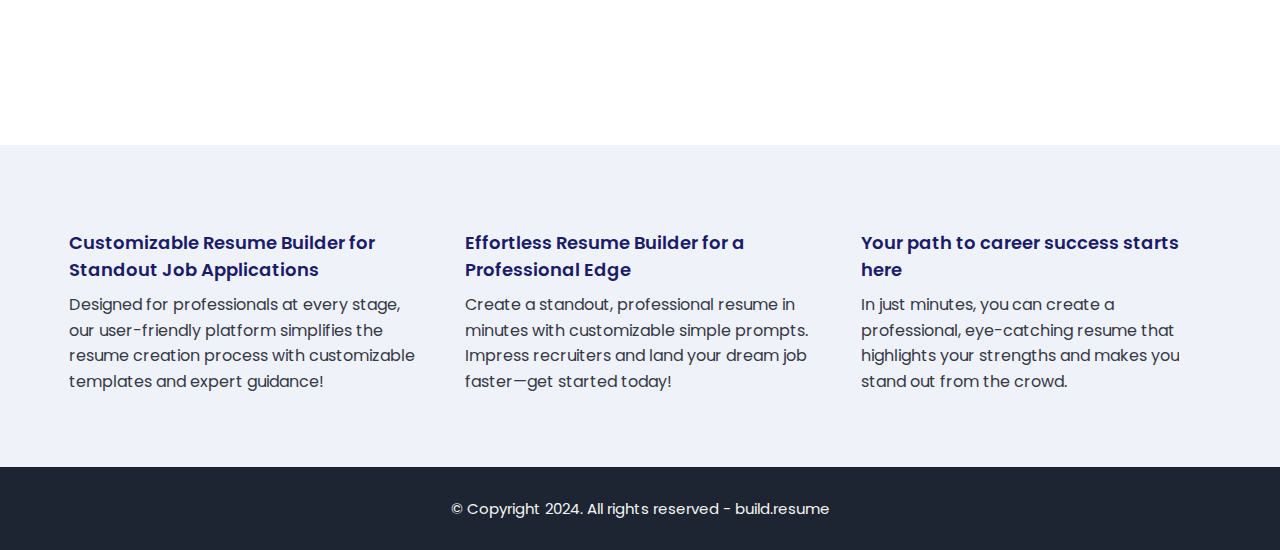
==== commit cb4488b9: "Lorem ipsum dolor sit amet" ====
--- a/index.html
+++ b/index.html
@@ -34,14 +34,14 @@
                 <h6 class="text-uppercase text-blue-dark fs-14 fw-16 ls-1">Online resume builder</h6>
                 <h1 class="lg-title">Create a professional resume online in minutes.</h1>
                 <p class="text-dark fs-18">Create a standout professional resume online in just minutes with a perfectly crafted showcase of your skills and achievements.</p>
-                <a href="resume.html" class="btn btn-primary text-uppercase">Create my resume</a>
+                <a href="#create" class="btn btn-primary text-uppercase">Create my resume</a>
                 <img src="images/dublin-resume-templates.avif" alt="">
             </div>
         </div>
     </header>
     <br><br><br>
 
-    <div class="section-one">
+    <div class="section-one" id="create">
         <div class="container">
             <div class="section-one-content">
                 <div class="section-one-l">
@@ -51,8 +51,8 @@
                     <h2 class="lg-title">Craft your future: build a CV that opens doors!</h2>
                     <p class="text">Unlock your potential with our Build resume! Whether you're diving into the job market or aiming for a career upgrade, our intuitive platform streamlines the process of crafting a standout resume.</p>
                     <div class="btn-group">
-                        <a href="resume.html" class="btn btn-primary text-uppercase">Create a resume</a>
-                        <a href="#" class="btn btn-secondary text-uppercase">Watch video</a>
+                        <a href="resume.html" class="btn btn-primary text-uppercase">Create a CV creative</a>
+                        <a href="tes.html" class="btn btn-secondary text-uppercase">Create a CV ATS</a>
                     </div>
                 </div>
             </div>
--- a/main.css
+++ b/main.css
@@ -19,6 +19,7 @@
     padding: 0;
     margin: 0;
     box-sizing: border-box;
+    scroll-behavior: smooth;
 }
 
 html{
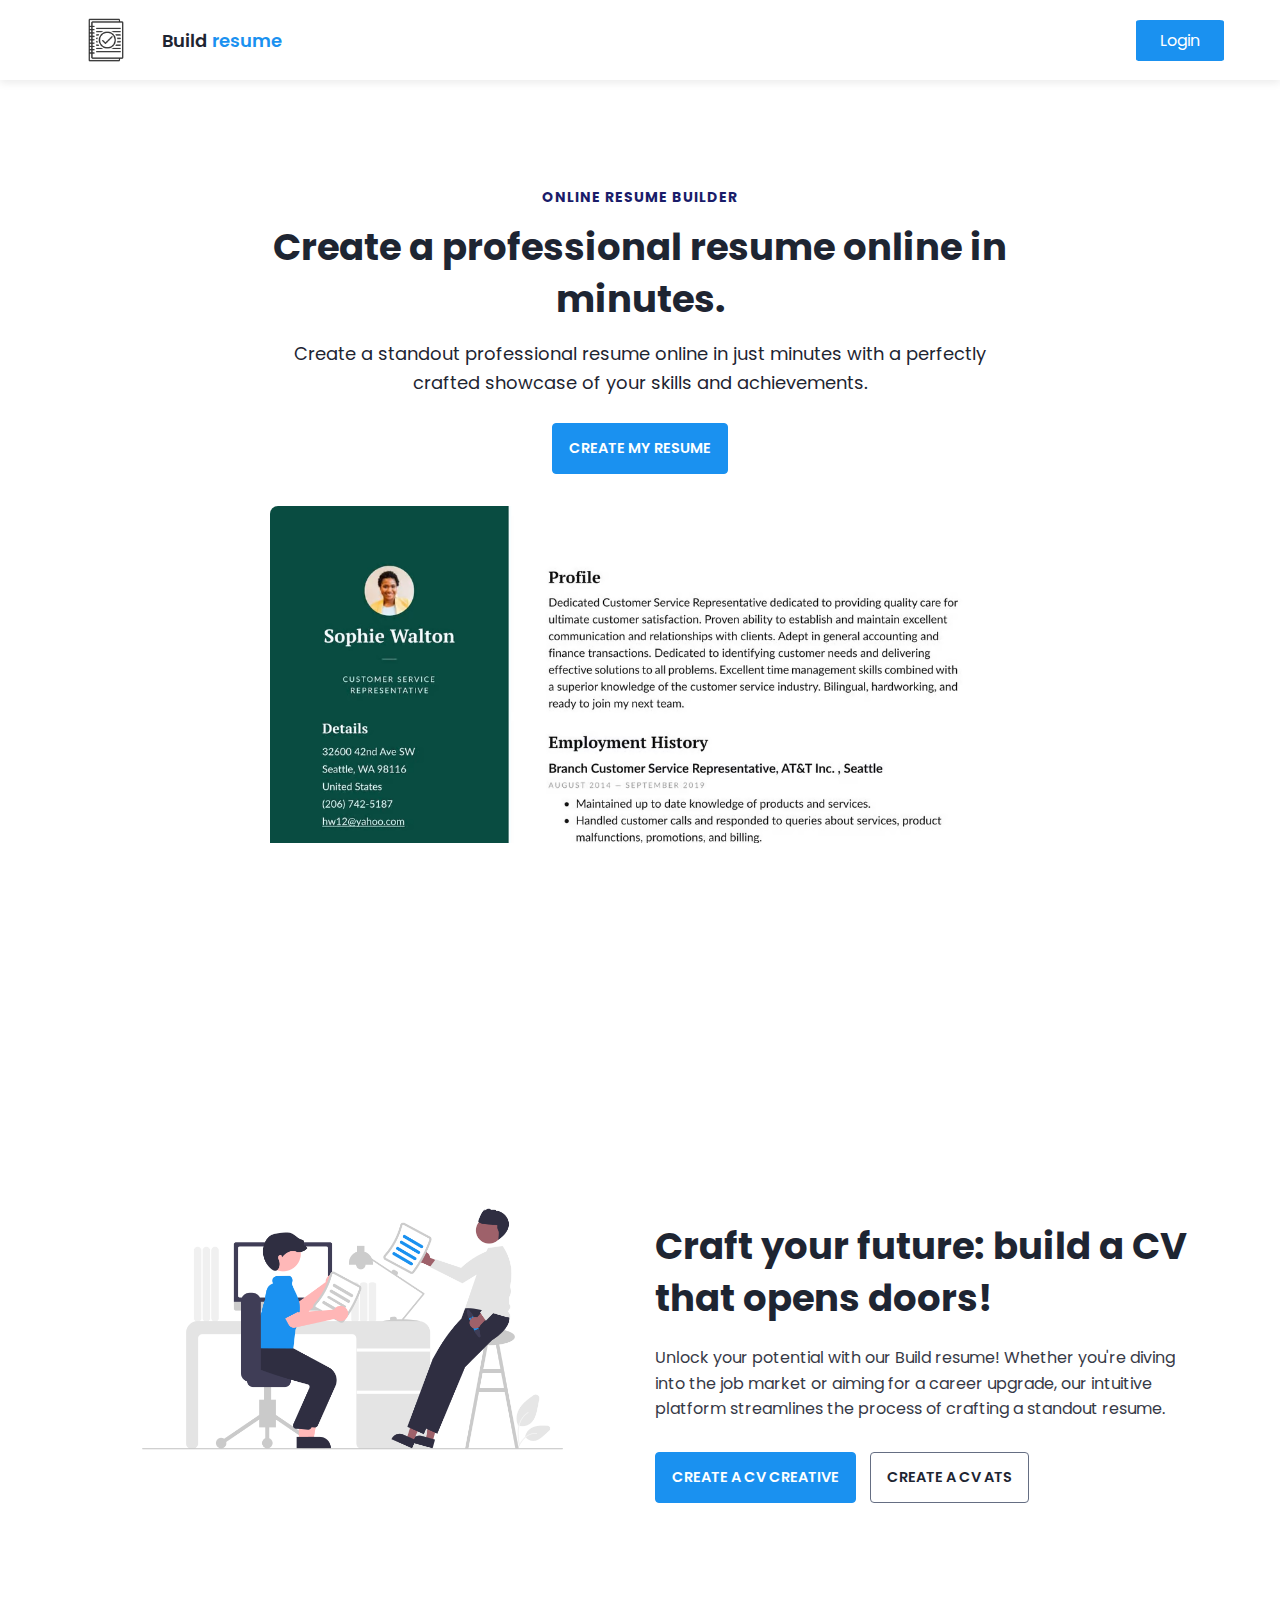
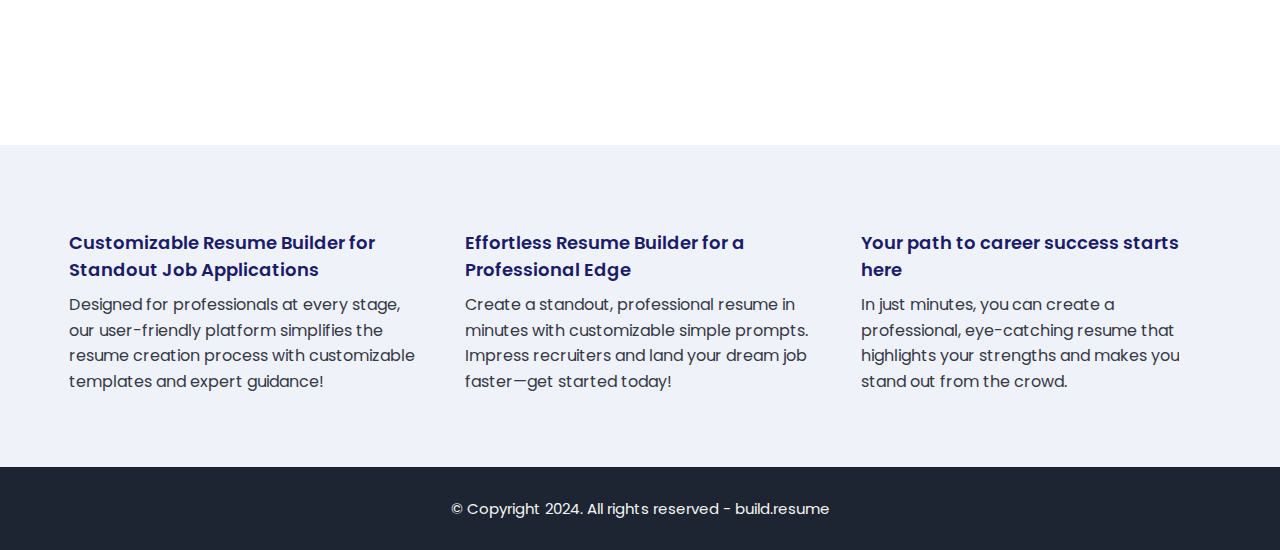
==== commit be2c8927: "Lorem ipsum dolor sit amet" ====
--- a/index.html
+++ b/index.html
@@ -22,6 +22,7 @@
                         <img src="images/logocv.png" alt="" class="navbar-brand-icon">
                         <span class="navbar-brand-text">Build <span>resume</span></span>
                     </a>
+                    <a href="login.php" class="login-btn" style="background-color: #1A91F0; color: white; padding-left: 1.5em; padding-right: 1.5em; padding-top: 0.5em; padding-bottom: 0.5em; border-radius: 5%;">Login</a>
                 </div>
             </div>
         </div>
@@ -51,8 +52,8 @@
                     <h2 class="lg-title">Craft your future: build a CV that opens doors!</h2>
                     <p class="text">Unlock your potential with our Build resume! Whether you're diving into the job market or aiming for a career upgrade, our intuitive platform streamlines the process of crafting a standout resume.</p>
                     <div class="btn-group">
-                        <a href="resume.html" class="btn btn-primary text-uppercase">Create a CV creative</a>
-                        <a href="tes.html" class="btn btn-secondary text-uppercase">Create a CV ATS</a>
+                        <a href="resume-creative.html" class="btn btn-primary text-uppercase">Create a CV creative</a>
+                        <a href="tes2.html" class="btn btn-secondary text-uppercase">Create a CV ATS</a>
                     </div>
                 </div>
             </div>
@@ -99,5 +100,14 @@
             </div>
         </div>
     </footer>
+    <script>
+        const toggleButton = document.getElementById('toggleSidebar');
+        const sidebar = document.getElementById('sidebar');
+
+        toggleButton.addEventListener('click', () => {
+            sidebar.classList.toggle('active');
+        });
+
+    </script>
 </body>
 </html>--- a/main.css
+++ b/main.css
@@ -618,7 +618,6 @@
     box-shadow: 0 0 5px rgba(0, 123, 255, 0.5);
 }
 
-
 @media screen and (min-width: 768px){
     .cols-3{
         grid-template-columns: repeat(3, 1fr);
